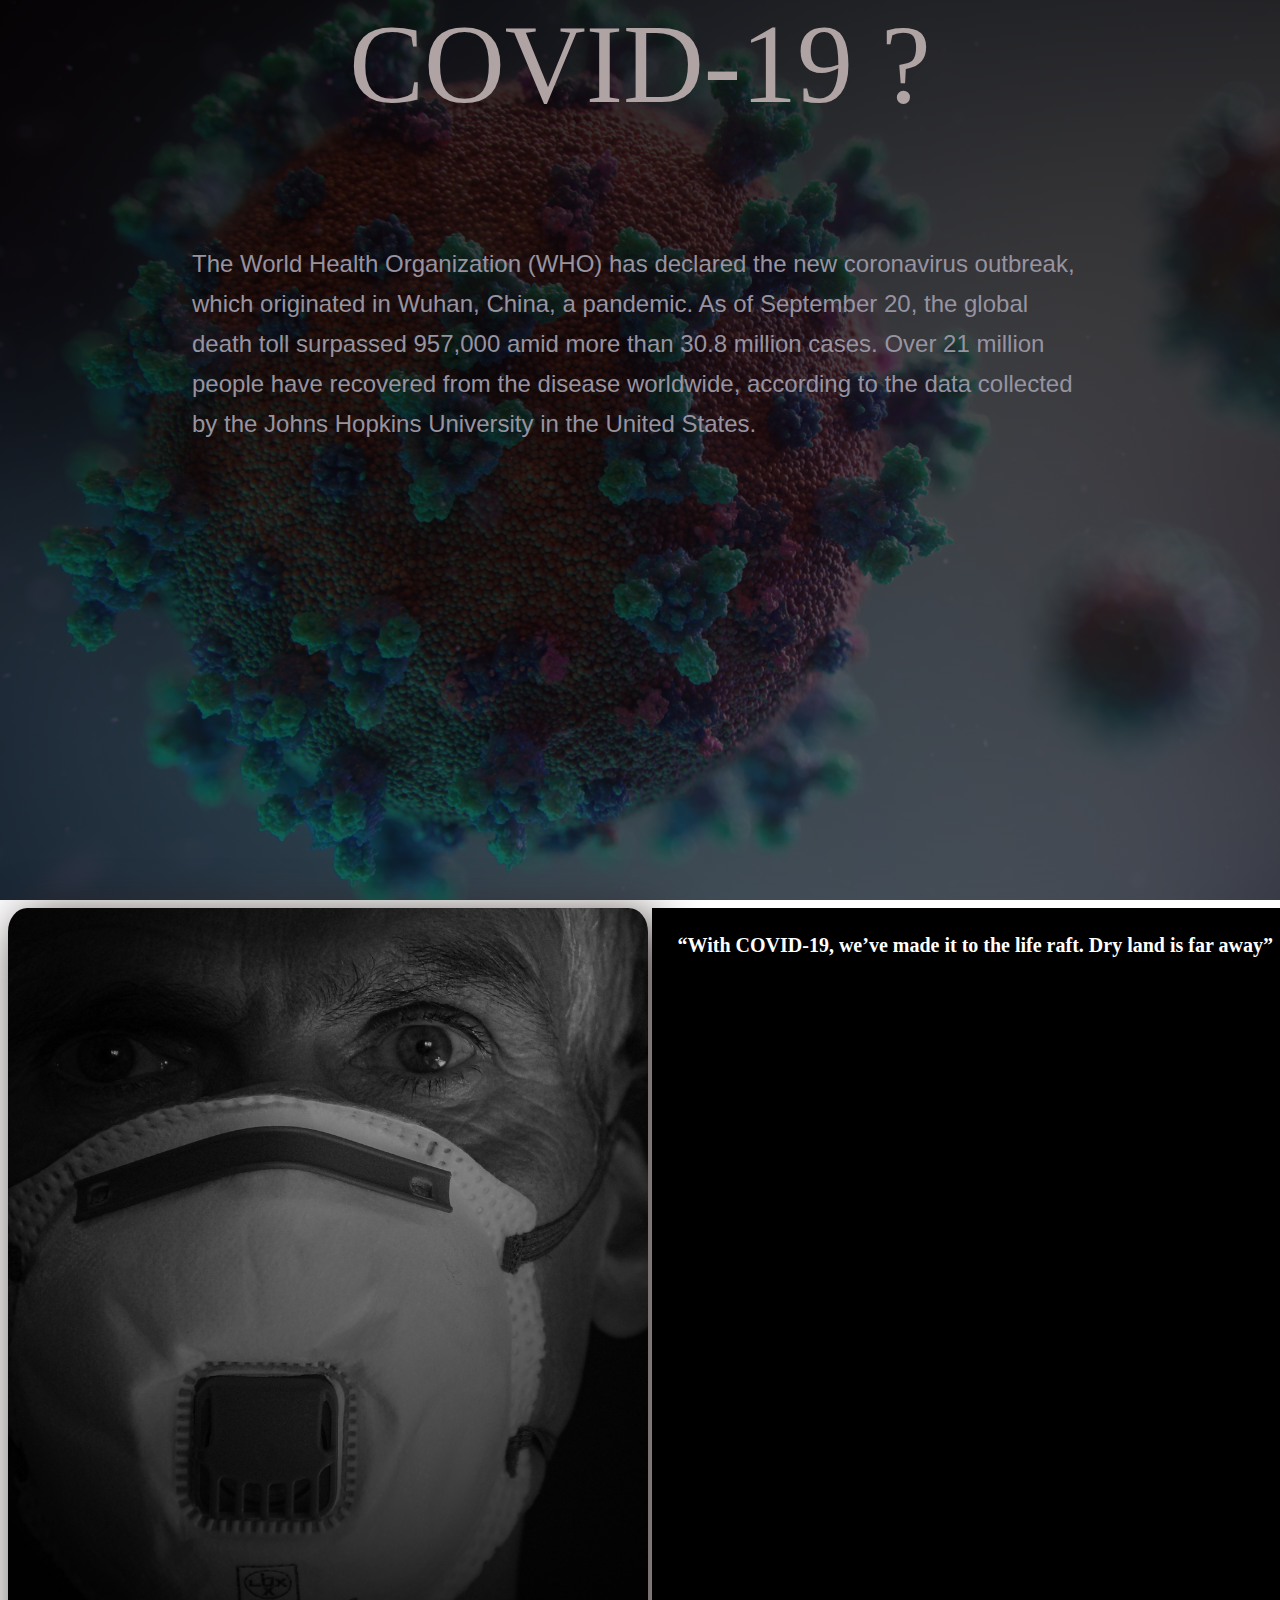
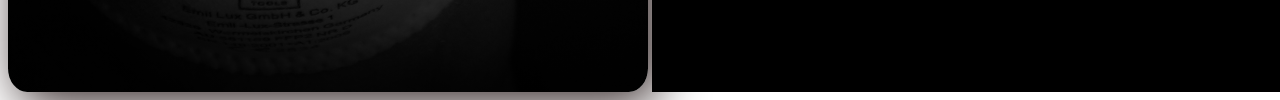
==== index.html @ 25a6f1bc "New file has been added" ====
<!DOCTYPE html>
<html lang="en">

<head>
    <meta charset="UTF-8">
    <meta http-equiv="X-UA-Compatible" content="IE=edge">
    <meta name="viewport" content="width=device-width, initial-scale=1.0">
    <link rel="stylesheet" href="style.css">
    <title>Project1</title>
</head>

<body>
    <div id="first-content">
        <div id="heading">
            <span>COVID-19 ? </span>
        </div>
        <div id="content">
            The World Health Organization (WHO) has declared the new coronavirus outbreak, which originated in Wuhan,
            China, a pandemic. As of September 20, the global death toll surpassed 957,000 amid more than 30.8 million
            cases. Over 21 million people have recovered from the disease worldwide, according to the data collected by
            the Johns Hopkins University in the United States.
            <!-- <span id="Wcorona">What is a coronavirus?</span>
                The coronavirus family causes illnesses ranging from the common cold to more severe diseases such as severe acute respiratory syndrome (SARS) and Middle East respiratory syndrome (MERS), according to the WHO.They circulate in animals and some can be transmitted between animals and humans. Several coronaviruses are circulating in animals that have not yet infected humans.The new coronavirus, the seventh known to affect humans, has been named COVID-19. -->

        </div>
    </div>

    <div id="container-1">
        <div id="F1pic"></div>
        <div id="F2pic">
            <div id="F2pic01">
                <span id="quote">“With COVID-19, we’ve made it to the life raft. Dry land is far away”</span>
            </div>

        </div>
    </div>
</body>

</html>
---- style.css ----
@import url('https://fonts.googleapis.com/css2?family=Noto+Sans+JP&display=swap');


body{
    margin: 0px;
    padding: 0px;
    overflow-x: hidden;
}

#first-content{
    height: 100vh;
    width: 100vw;
    background-image: linear-gradient(rgba(0, 0, 0, 0.825),rgba(0, 0, 0, 0.6)),url(images/covid-image.jpg) ;
    background-size: cover;

}

#heading{
    color: rgb(176 163 163);
    text-align: center;
    font-family: 'Patrick Hand SC', cursive;
    font-size: 700%;
}

#content{
    width: 70%;
    height: 30%;
    margin-left: 15%;
    margin-top: 9%     ;
    color: #9793a0;
    font-size: 150%;
    line-height:40px ;
    font-family: 'Roboto', sans-serif;
}
#Wcorona{
    display: block;
    font-size: 150%;
    margin-top: 2%;
    margin-bottom: 1%;
    font-family: 'Roboto', sans-serif;
}
#container-1{
    height:50rem ;
    width: 100rem;
    background-color: white;
}

#F1pic{
    height: 49rem;
    width: 40rem;
    display: inline-block;
   background-image: linear-gradient(rgba(0, 0, 0, 0.2),rgba(0, 0, 0, 0.9)),url(images/F1.jpg) ;
    background-size: cover;
    border-radius: 3%;
    box-shadow: 10px 10px 50px rgb(48, 35, 35);
    margin-top: 0.5%;
    margin-left: 0.5%;
}

#F2pic{
    height: 49rem;
    width: 55rem;
    display: inline-block;
    background-color: black;
}
#F2pic01{
    height: 24rem;
    width: 50rem;
    position: absolute;
    margin-top: 2%;
    background-color: black;
    margin-left: 2%;
}

#quote{
    font-size: 20px;
    font-weight: 700;
    color: white;
    
}
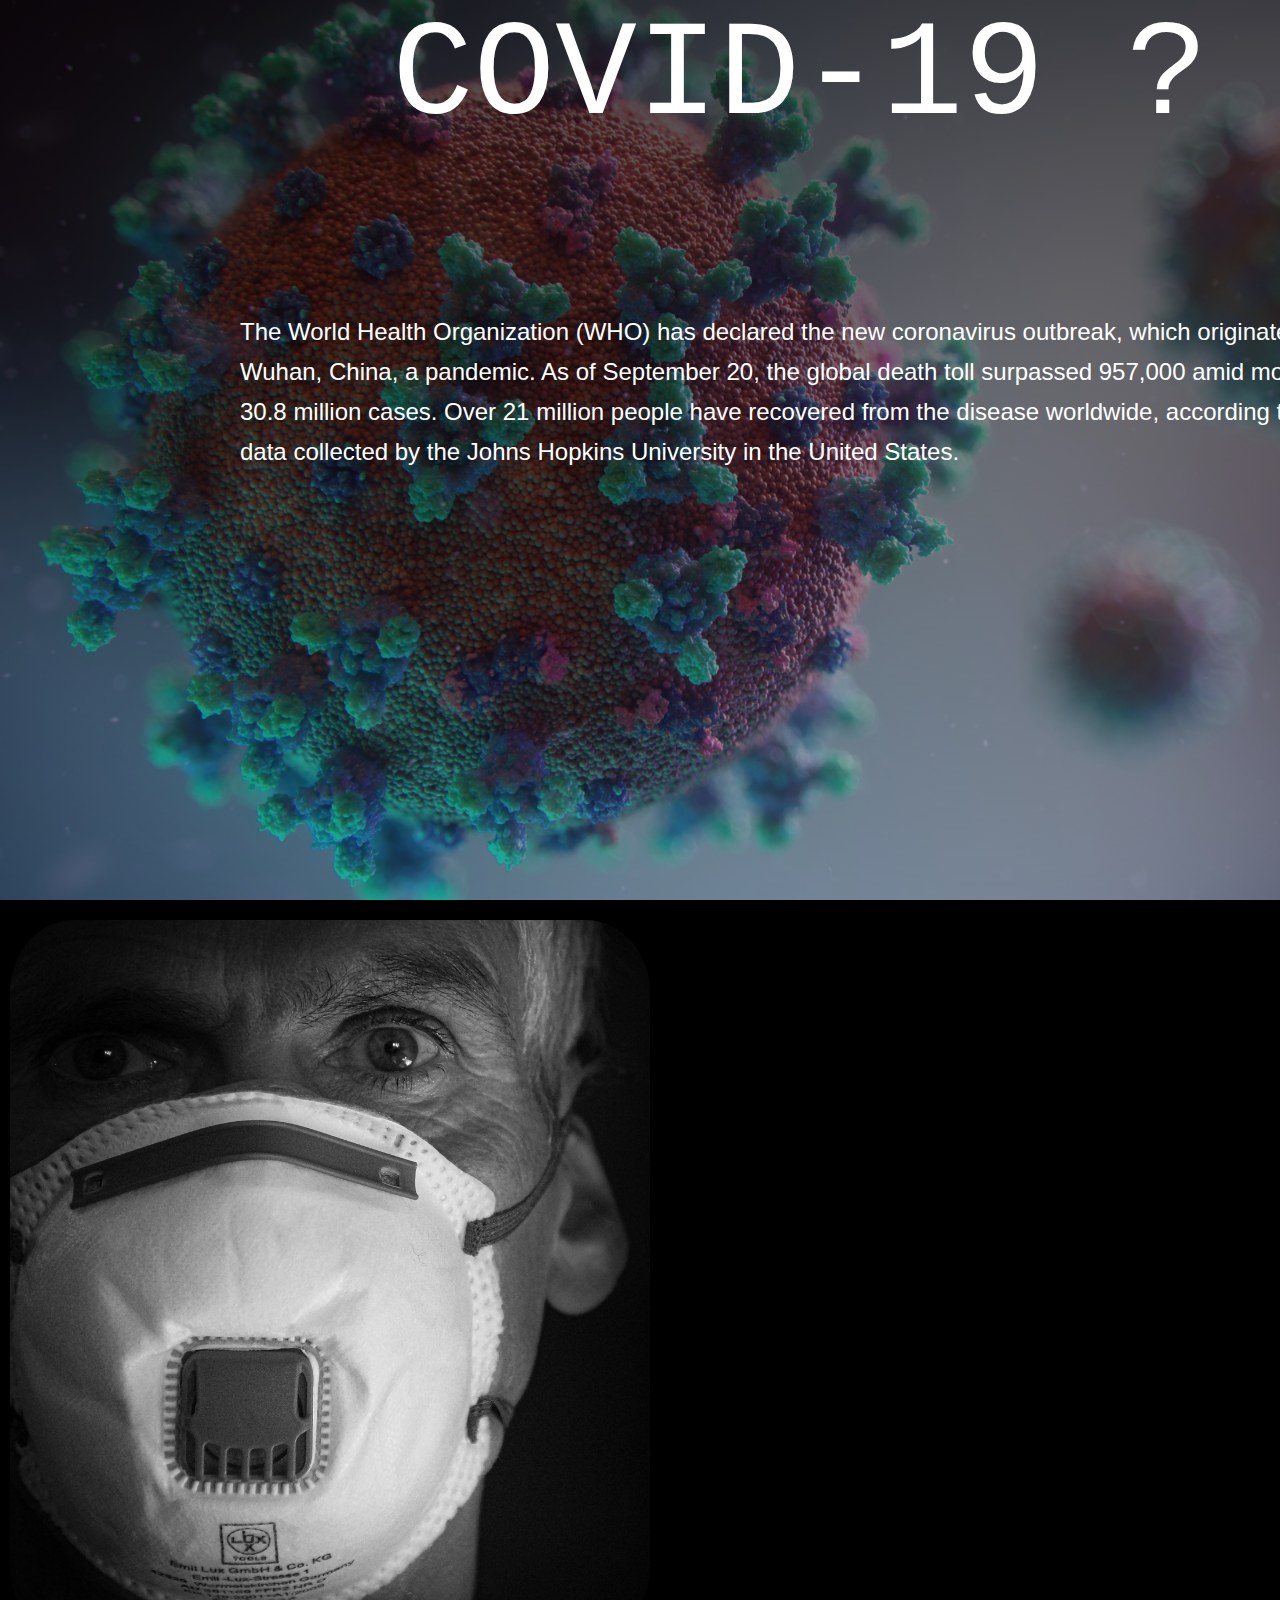
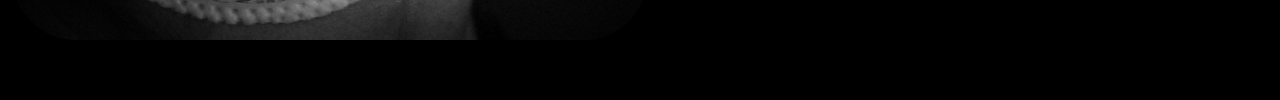
==== commit 95295500: "Changes made" ====
--- a/index.html
+++ b/index.html
@@ -15,25 +15,21 @@
             <span>COVID-19 ? </span>
         </div>
         <div id="content">
-            The World Health Organization (WHO) has declared the new coronavirus outbreak, which originated in Wuhan,
-            China, a pandemic. As of September 20, the global death toll surpassed 957,000 amid more than 30.8 million
-            cases. Over 21 million people have recovered from the disease worldwide, according to the data collected by
-            the Johns Hopkins University in the United States.
-            <!-- <span id="Wcorona">What is a coronavirus?</span>
-                The coronavirus family causes illnesses ranging from the common cold to more severe diseases such as severe acute respiratory syndrome (SARS) and Middle East respiratory syndrome (MERS), according to the WHO.They circulate in animals and some can be transmitted between animals and humans. Several coronaviruses are circulating in animals that have not yet infected humans.The new coronavirus, the seventh known to affect humans, has been named COVID-19. -->
-
+            <div id="in-content">
+                The World Health Organization (WHO) has declared the new coronavirus outbreak, which originated in
+                Wuhan,
+                China, a pandemic. As of September 20, the global death toll surpassed 957,000 amid more than 30.8
+                million cases. Over 21 million people have recovered from the disease worldwide, according to the data
+                collected by
+                the Johns Hopkins University in the United States.
+            </div>
         </div>
     </div>
 
-    <div id="container-1">
-        <div id="F1pic"></div>
-        <div id="F2pic">
-            <div id="F2pic01">
-                <span id="quote">“With COVID-19, we’ve made it to the life raft. Dry land is far away”</span>
-            </div>
-
+    <section id="section2">
+        <div id="sec2-img1">
         </div>
-    </div>
+    </section>
 </body>
 
 </html>--- a/style.css
+++ b/style.css
@@ -9,72 +9,50 @@
 
 #first-content{
     height: 100vh;
-    width: 100vw;
-    background-image: linear-gradient(rgba(0, 0, 0, 0.825),rgba(0, 0, 0, 0.6)),url(images/covid-image.jpg) ;
+    width: 100rem;
+    background-image: linear-gradient(rgba(0, 0, 0, 0.7),rgba(0, 0, 0, 0.3)),url(images/covid-image.jpg) ;
     background-size: cover;
-
+    box-shadow: 0 4px 8px 0 rgba(0, 0, 0, 0.4), 0 6px 20px 0 rgba(0, 0, 0, 0.4);
 }
 
 #heading{
-    color: rgb(176 163 163);
+    color: white;
     text-align: center;
-    font-family: 'Patrick Hand SC', cursive;
-    font-size: 700%;
+    font-family: 'Courier New', Courier, monospace;
+    font-size: 850%;
 }
 
 #content{
-    width: 70%;
-    height: 30%;
-    margin-left: 15%;
-    margin-top: 9%     ;
-    color: #9793a0;
+    color: white;
+    height: 70%;
+    width: 100%;
     font-size: 150%;
     line-height:40px ;
     font-family: 'Roboto', sans-serif;
+    display: flex;
+    justify-content: center;
+    align-items: center;
 }
-#Wcorona{
-    display: block;
-    font-size: 150%;
-    margin-top: 2%;
-    margin-bottom: 1%;
-    font-family: 'Roboto', sans-serif;
+#in-content{
+    height: 50%  ;
+    width:70%; 
 }
-#container-1{
-    height:50rem ;
+/* section-2 part comes here  */
+#section2{
+    height: 50rem;
     width: 100rem;
-    background-color: white;
+    background-color: black;
+
+    background-size: cover;
 }
-
-#F1pic{
-    height: 49rem;
-    width: 40rem;
+#sec2-img1{
+    height: 90%;
     display: inline-block;
-   background-image: linear-gradient(rgba(0, 0, 0, 0.2),rgba(0, 0, 0, 0.9)),url(images/F1.jpg) ;
+    width: 40%;
+    background-image: url(images/F1.jpg);
+    margin-top: 20px;
+    margin-left: 10px;
+    border-radius: 10%;
     background-size: cover;
-    border-radius: 3%;
-    box-shadow: 10px 10px 50px rgb(48, 35, 35);
-    margin-top: 0.5%;
-    margin-left: 0.5%;
-}
-
-#F2pic{
-    height: 49rem;
-    width: 55rem;
-    display: inline-block;
-    background-color: black;
-}
-#F2pic01{
-    height: 24rem;
-    width: 50rem;
-    position: absolute;
-    margin-top: 2%;
-    background-color: black;
-    margin-left: 2%;
-}
-
-#quote{
-    font-size: 20px;
-    font-weight: 700;
-    color: white;
-    
+     box-shadow: 4px 4px 8px 0 rgba(0, 0, 0, 0.4), 0 6px 20px 0 rgba(0, 0, 0, 0.4);;
 }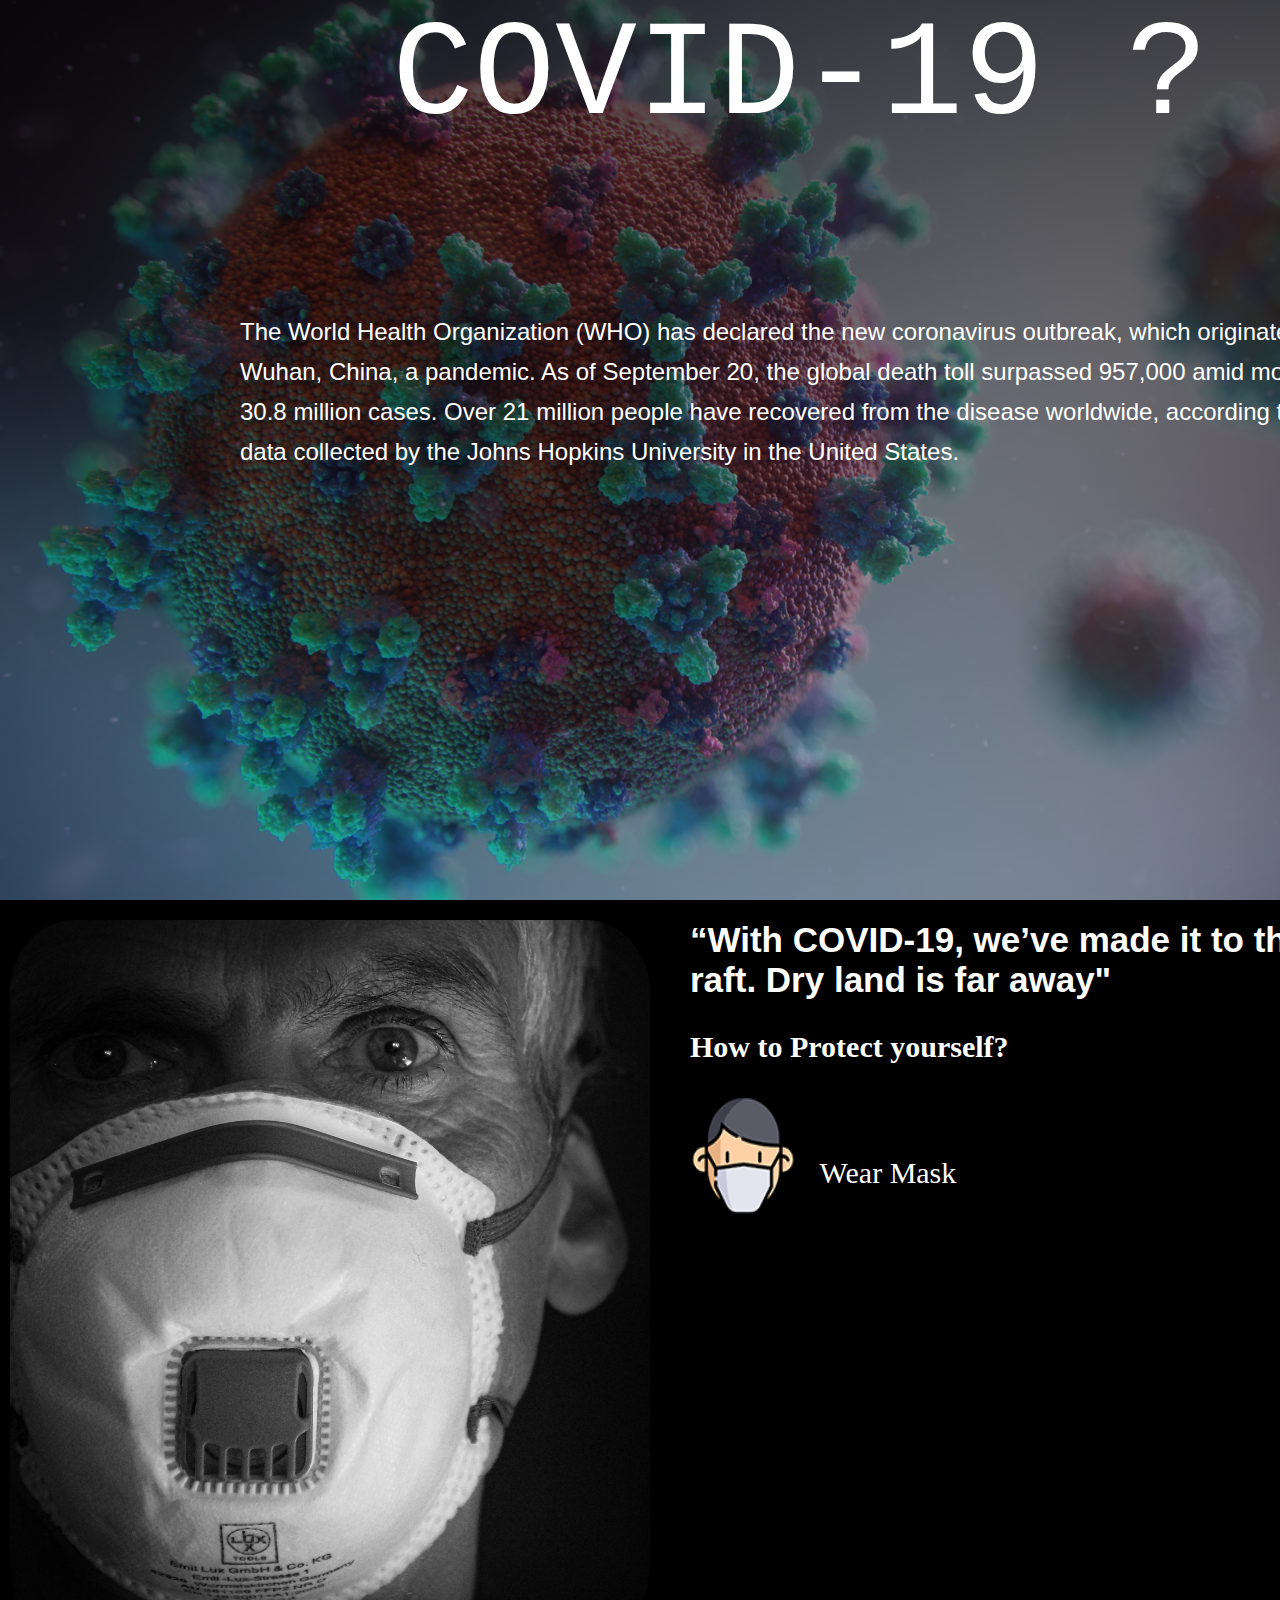
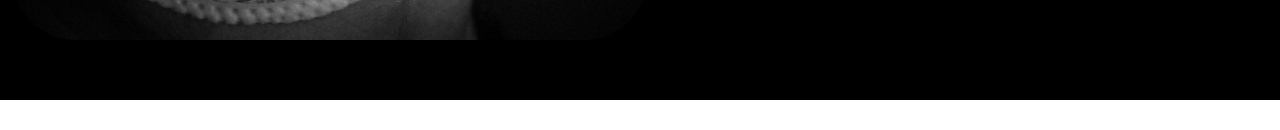
==== commit a30c3800: "updated" ====
--- a/index.html
+++ b/index.html
@@ -29,6 +29,14 @@
     <section id="section2">
         <div id="sec2-img1">
         </div>
+        <div id="sec2-text">
+            <h2>    “With COVID-19, we’ve made it to the life raft. Dry land is far away"</h2>
+         <h3>How to Protect yourself?</h3>
+                <img src="images/pro1.png" alt="">
+
+                <span style="color: white;">Wear Mask</span>
+        </div>
+
     </section>
 </body>
 
--- a/style.css
+++ b/style.css
@@ -55,4 +55,40 @@
     border-radius: 10%;
     background-size: cover;
      box-shadow: 4px 4px 8px 0 rgba(0, 0, 0, 0.4), 0 6px 20px 0 rgba(0, 0, 0, 0.4);;
-}+}
+#sec2-text{
+    height: 90%;
+    width: 55%;
+    display:inline-block; 
+    position: absolute;
+    margin-top: 20px;
+    margin-left: 40px;
+}
+#sec2-text h2{ 
+    display: inline-block;
+    color: white;
+    font-size: 35px;
+    font-family: 'Segoe UI', Tahoma, Geneva, Verdana, sans-serif;
+    margin: 0px;
+    padding: 0px;
+}
+#sec2-text h3{
+    color: white;
+    font-size: 30px;
+    font-family: cursive;
+}
+
+#sec2-text img{
+    height: 15%;
+    width: 15%;'
+}
+
+#sec2-text span{
+    font-size: 30px;
+    margin-left: 20px;
+    position: relative;
+    top: -4%;
+    font-size: 30px;
+    font-family: ;
+}
+
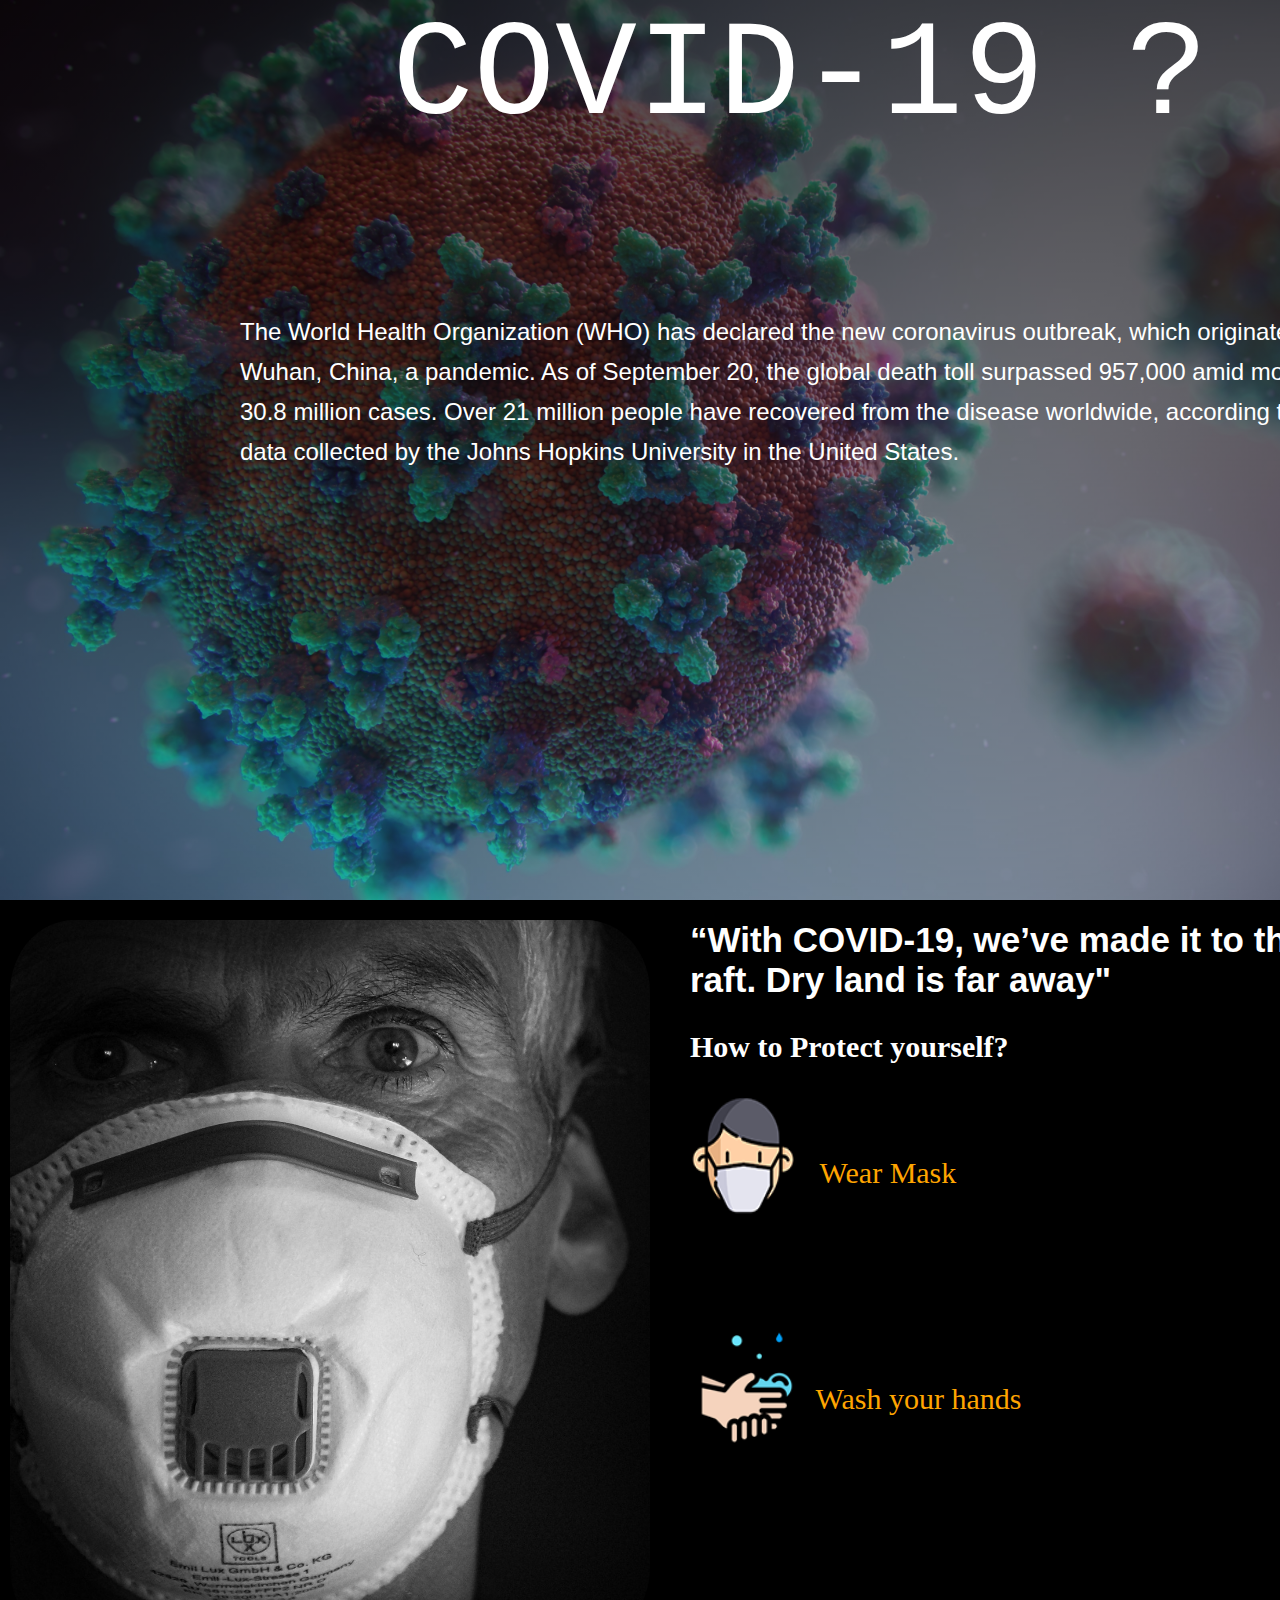
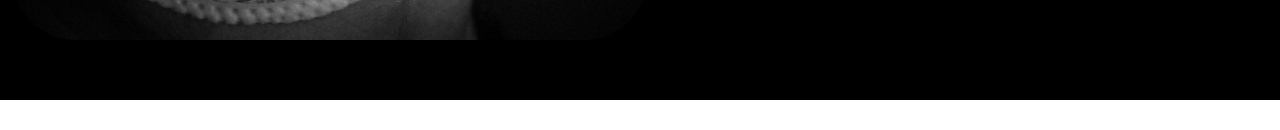
==== commit 8cac5c56: "changes made" ====
--- a/index.html
+++ b/index.html
@@ -30,13 +30,17 @@
         <div id="sec2-img1">
         </div>
         <div id="sec2-text">
-            <h2>    “With COVID-19, we’ve made it to the life raft. Dry land is far away"</h2>
-         <h3>How to Protect yourself?</h3>
-                <img src="images/pro1.png" alt="">
+            <h2> “With COVID-19, we’ve made it to the life raft. Dry land is far away"</h2>
+            <h3>How to Protect yourself?</h3>
+            <img src="images/pro1.png" alt="">
+            <span style="color: orange;">Wear Mask</span>
 
-                <span style="color: white;">Wear Mask</span>
+            <img style="position: absolute;
+                top: 50%; left: 1%;" src="images/pro2.png" alt="">
+            <span style="color: orange; position: absolute;top: 57%;left: 15%;">Wash your hands</span>
+
+
         </div>
-
     </section>
 </body>
 
--- a/style.css
+++ b/style.css
@@ -89,6 +89,13 @@
     position: relative;
     top: -4%;
     font-size: 30px;
-    font-family: ;
+    font-family:Roboto;
+    border-radius: 20%;
 }
 
+#sec2-img2{
+    display: inline-block ;
+    position: relative;
+    top: 20%;
+    right: 35%;
+}
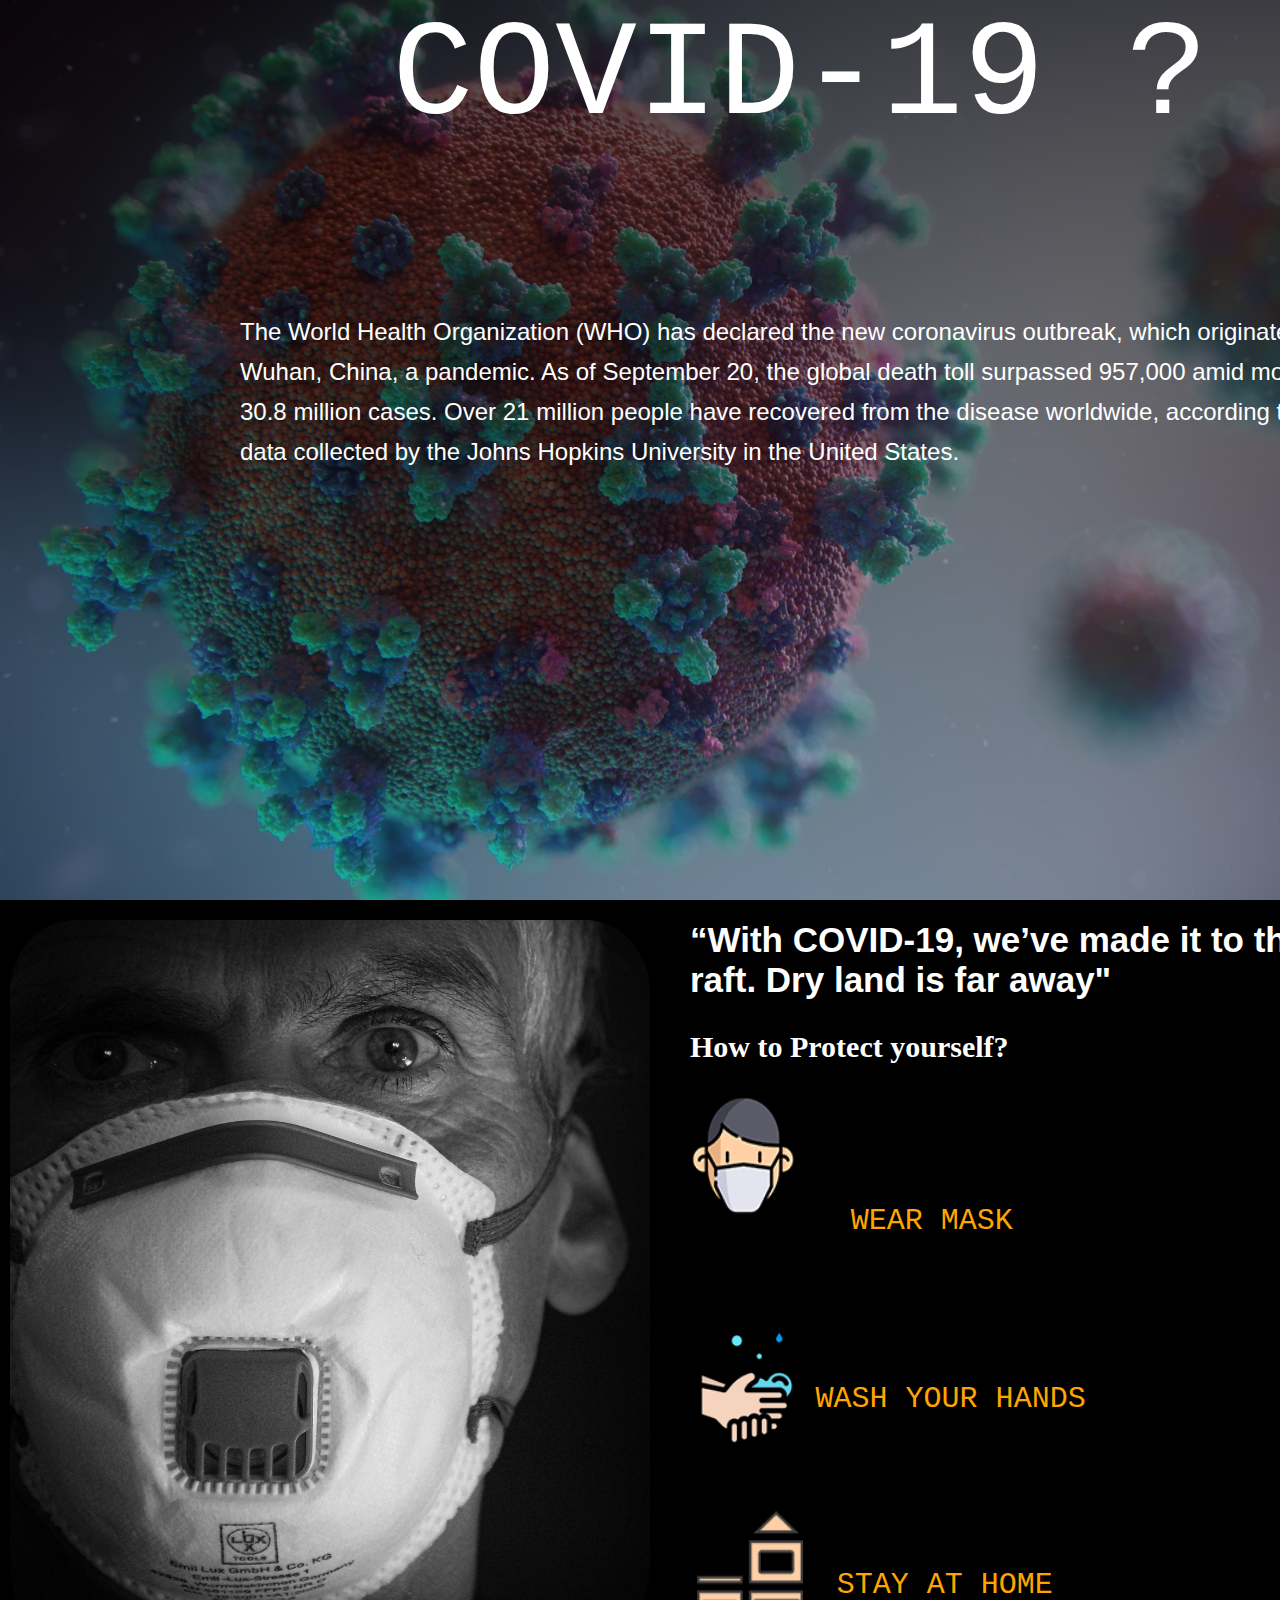
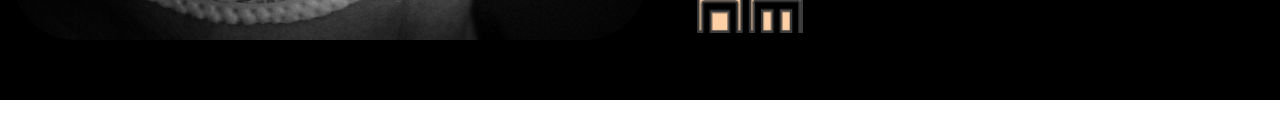
==== commit c1c1f2ee: "Updated" ====
--- a/index.html
+++ b/index.html
@@ -33,12 +33,15 @@
             <h2> “With COVID-19, we’ve made it to the life raft. Dry land is far away"</h2>
             <h3>How to Protect yourself?</h3>
             <img src="images/pro1.png" alt="">
-            <span style="color: orange;">Wear Mask</span>
+            <span style="color: orange; position: absolute;top: 35%; left: 20%;">WEAR MASK </span>
 
             <img style="position: absolute;
                 top: 50%; left: 1%;" src="images/pro2.png" alt="">
-            <span style="color: orange; position: absolute;top: 57%;left: 15%;">Wash your hands</span>
+            <span style="color: orange; position: absolute;top: 57%;left: 15%;">WASH YOUR HANDS</span>
 
+            <img style="position: absolute; top: 73%; left:1%;" src="images/pro3.png" alt="">
+
+            <span style="color: orange; position: absolute;top: 80%;left: 18%;">STAY AT HOME </span>
 
         </div>
     </section>
--- a/style.css
+++ b/style.css
@@ -89,13 +89,7 @@
     position: relative;
     top: -4%;
     font-size: 30px;
-    font-family:Roboto;
+    font-family:Roboto, monospace;
     border-radius: 20%;
 }
 
-#sec2-img2{
-    display: inline-block ;
-    position: relative;
-    top: 20%;
-    right: 35%;
-}
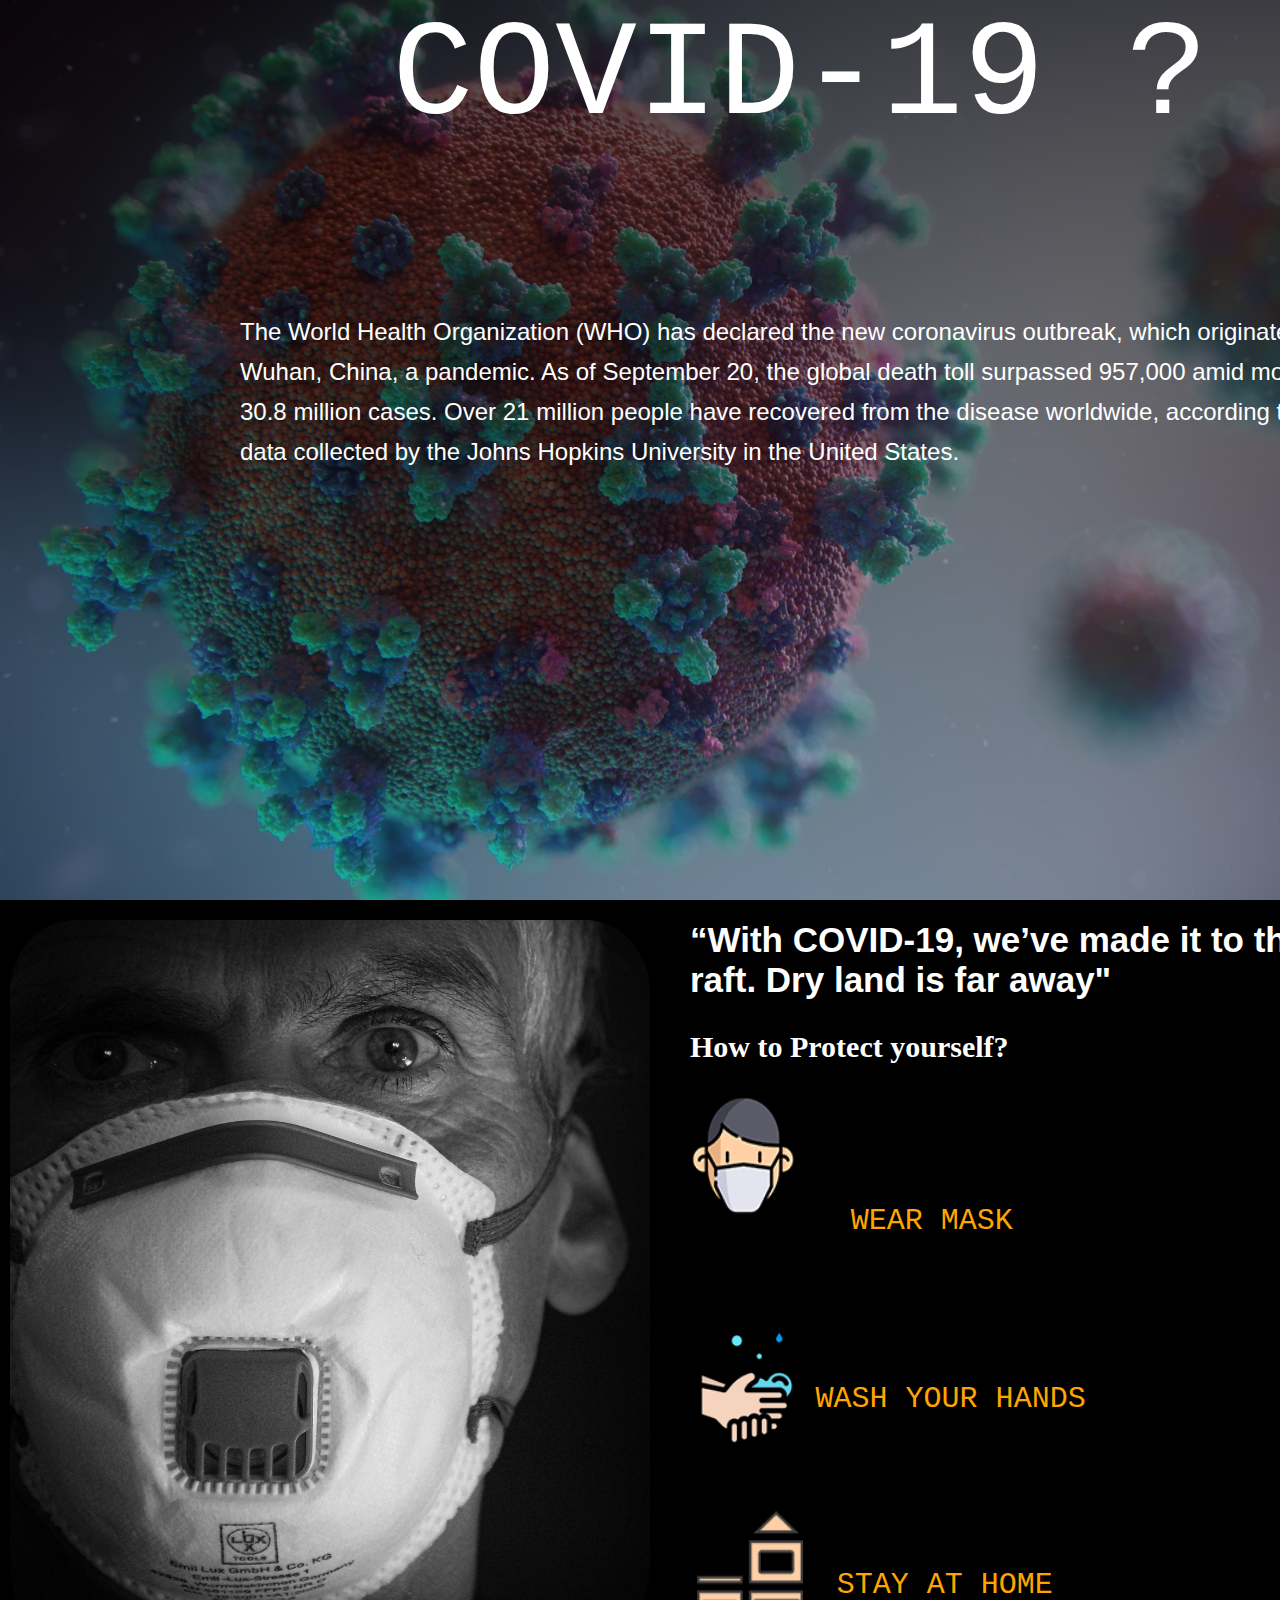
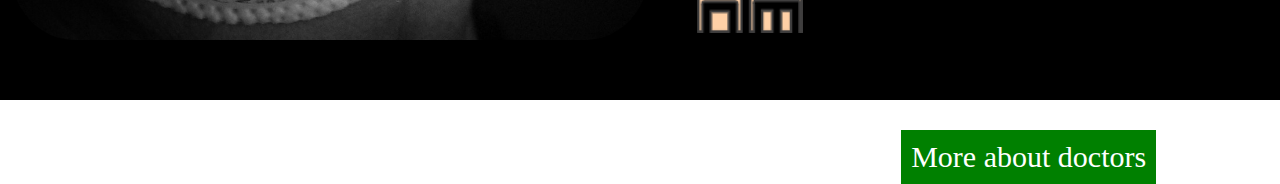
==== commit c14bc6b4: "Everything has been updated" ====
--- a/index.html
+++ b/index.html
@@ -43,8 +43,11 @@
 
             <span style="color: orange; position: absolute;top: 80%;left: 18%;">STAY AT HOME </span>
 
+            <div id="linkDoc"><a href="doctors.html">More about doctors</a></div>
         </div>
     </section>
+
+    </footer>
 </body>
 
 </html>--- a/style.css
+++ b/style.css
@@ -93,3 +93,14 @@
     border-radius: 20%;
 }
 
+#linkDoc a{
+    text-decoration: none;
+    font-size: 30px;
+    padding: 10px;
+    background-color: green;
+    color: white;
+    position: absolute;
+    top: 100%;
+    left: 30%;
+
+}
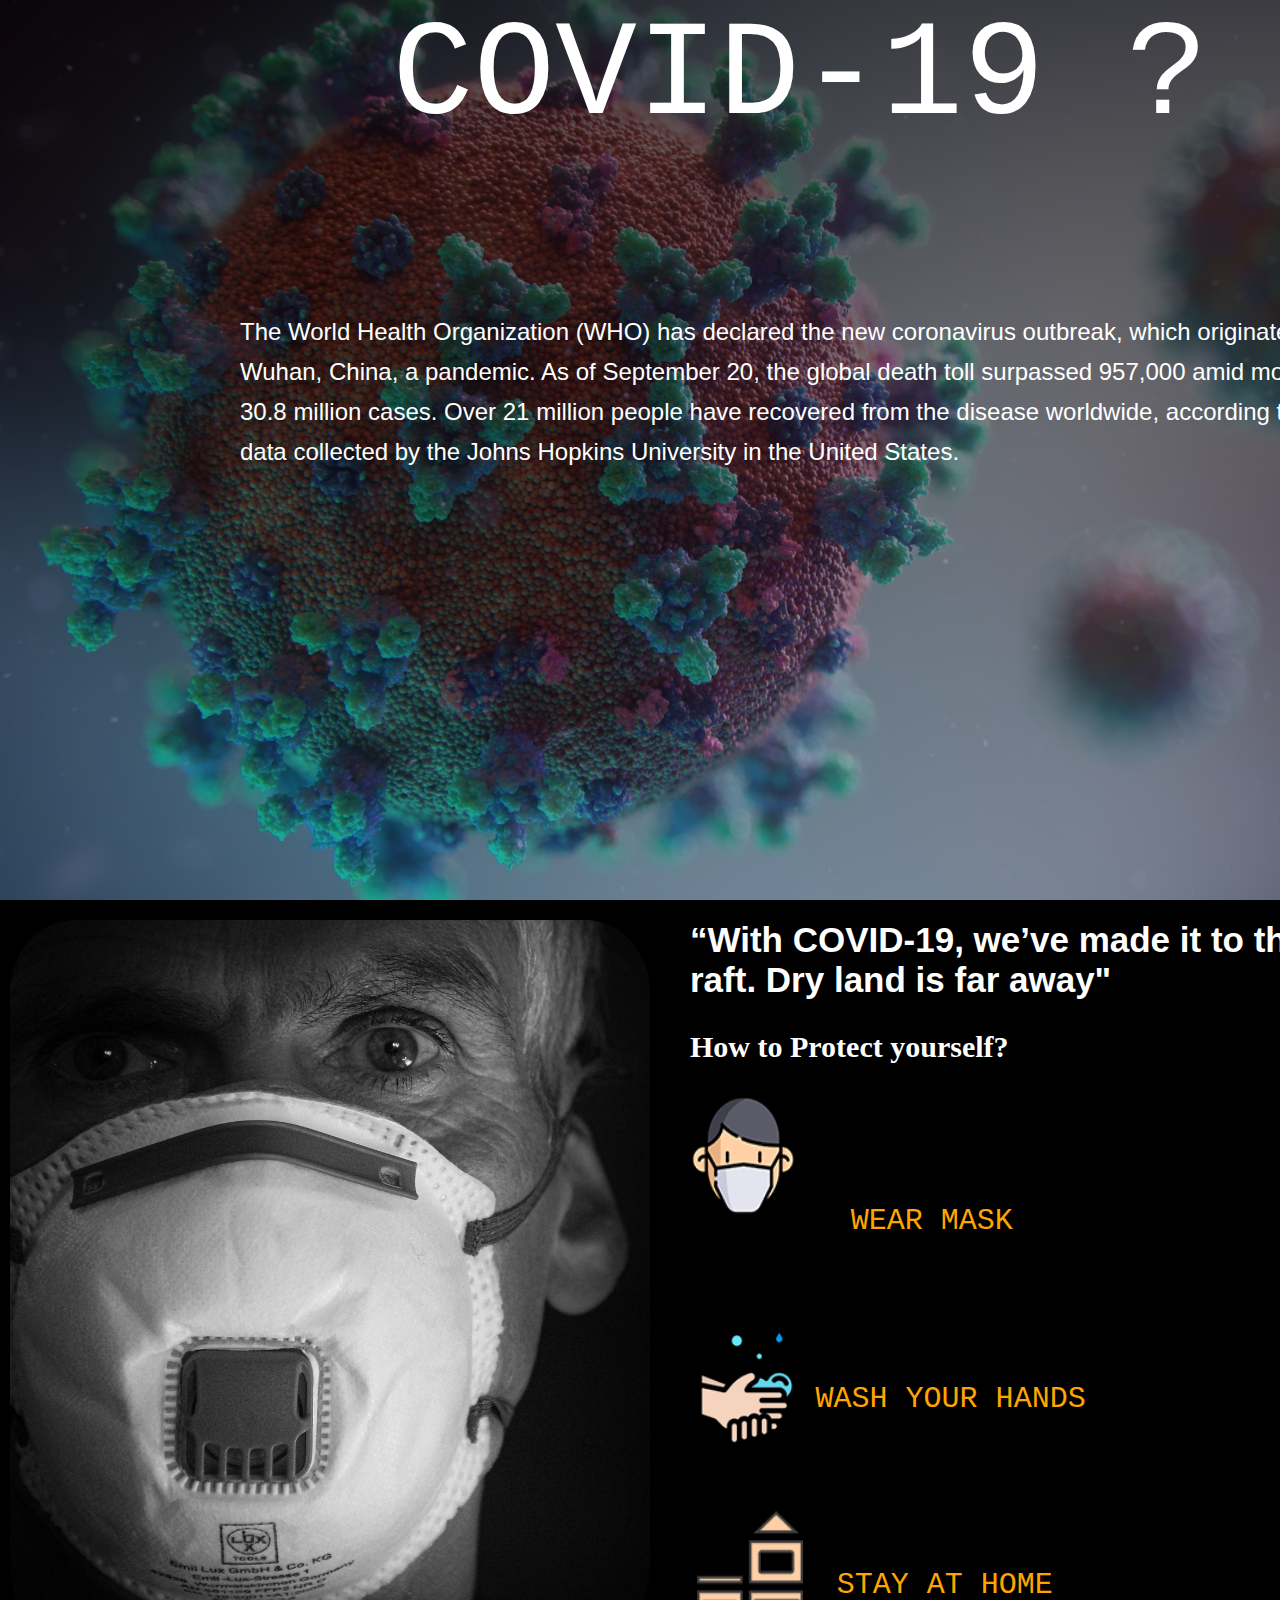
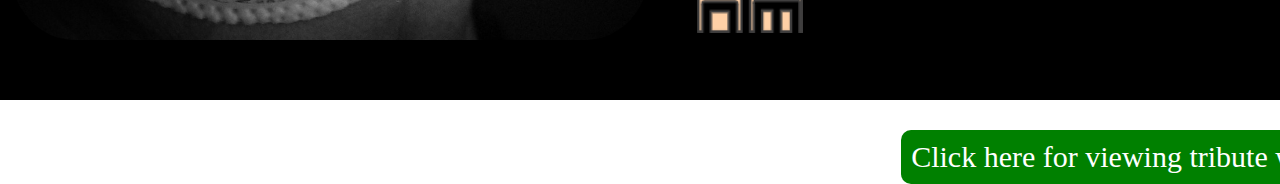
==== commit 6dbfb63a: "updated" ====
--- a/index.html
+++ b/index.html
@@ -12,7 +12,7 @@
 <body>
     <div id="first-content">
         <div id="heading">
-            <span>COVID-19 ? </span>
+            <span>COVID-19 <span class="amazing">?</span> </span>
         </div>
         <div id="content">
             <div id="in-content">
@@ -43,11 +43,11 @@
 
             <span style="color: orange; position: absolute;top: 80%;left: 18%;">STAY AT HOME </span>
 
-            <div id="linkDoc"><a href="doctors.html">More about doctors</a></div>
+            <div id="linkDoc"><a href="doctors.html" </a>Click here for viewing tribute website<div>
         </div>
     </section>
 
-    </footer>
+
 </body>
 
 </html>--- a/style.css
+++ b/style.css
@@ -20,6 +20,20 @@
     text-align: center;
     font-family: 'Courier New', Courier, monospace;
     font-size: 850%;
+}
+.amazing{
+    animation: change;
+    animation-duration: 1.5s;
+    -o-animation-timing-function: linear;
+    animation-iteration-count: infinite;
+}
+@keyframes change{
+    from{
+
+    }
+    to{
+        color: transparent;
+    }
 }
 
 #content{
@@ -98,6 +112,7 @@
     font-size: 30px;
     padding: 10px;
     background-color: green;
+    border-radius: 10px;
     color: white;
     position: absolute;
     top: 100%;
